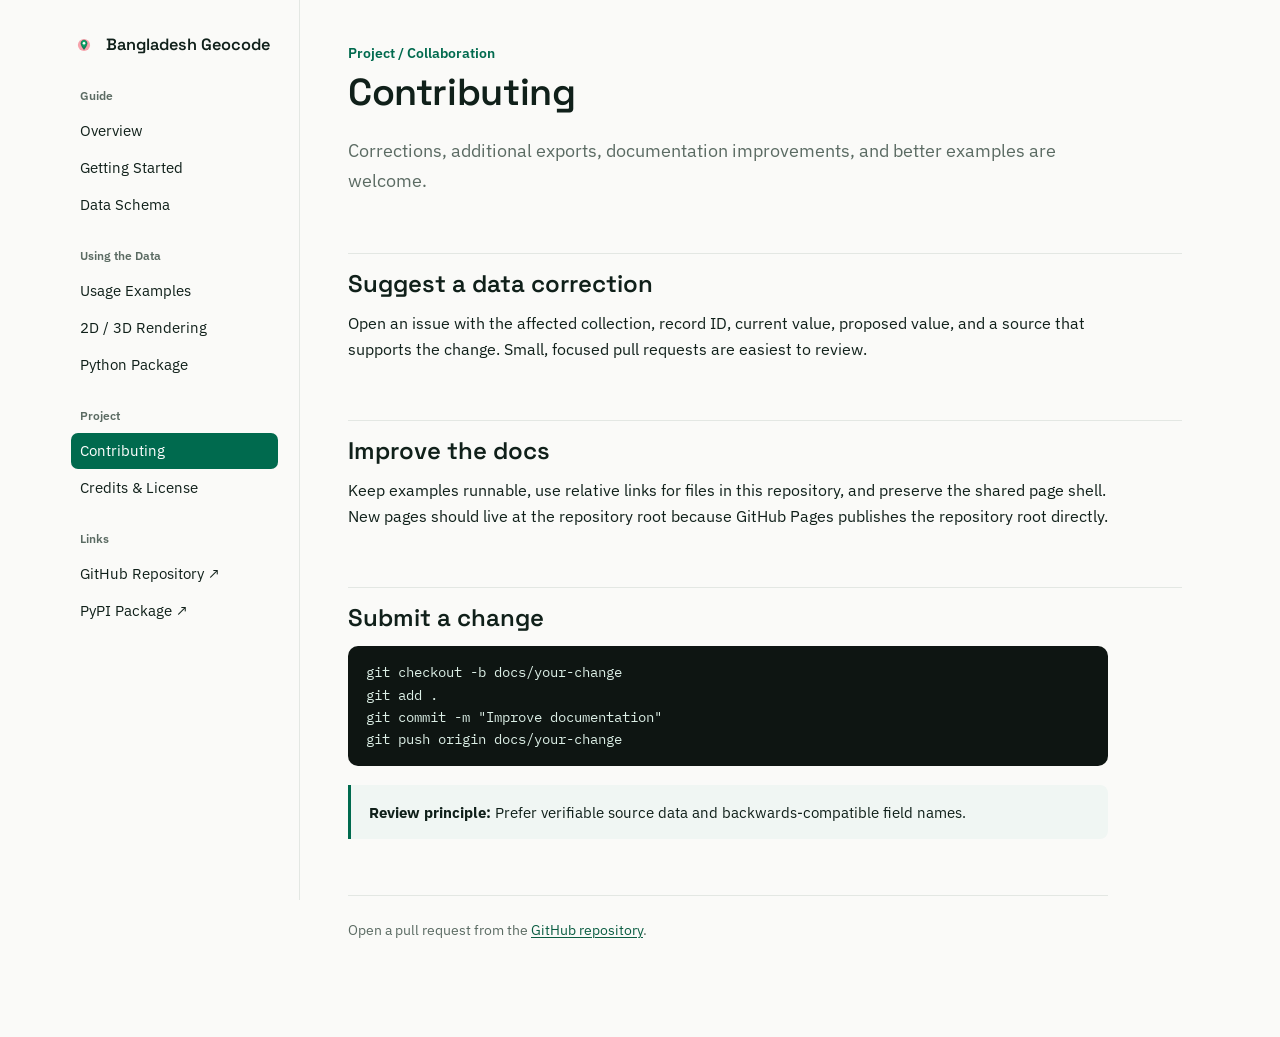
==== contributing.html @ 6cb515bf "Add files via upload" ====
<!doctype html>
<html lang="en"><head><meta charset="utf-8"><meta name="viewport" content="width=device-width, initial-scale=1"><meta name="theme-color" content="#006A4E"><title>Contributing · Bangladesh Geocode</title><link rel="preconnect" href="https://fonts.googleapis.com"><link rel="preconnect" href="https://fonts.gstatic.com" crossorigin><link href="https://fonts.googleapis.com/css2?family=Space+Grotesk:wght@500;600;700&family=IBM+Plex+Sans:wght@400;500;600&family=IBM+Plex+Mono:wght@400;500&display=swap" rel="stylesheet"><link rel="stylesheet" href="assets/style.css"></head>
<body><div class="shell"><aside class="sidebar"><a class="brand" href="index.html"><img src="img/location-pulse.svg" alt="">Bangladesh Geocode</a><nav><div class="group"><div class="group-label">Guide</div><a href="index.html">Overview</a><a href="getting-started.html">Getting Started</a><a href="data-schema.html">Data Schema</a></div><div class="group"><div class="group-label">Using the Data</div><a href="usage-examples.html">Usage Examples</a><a href="geo-rendering.html">2D / 3D Rendering</a><a href="python-package.html">Python Package</a></div><div class="group"><div class="group-label">Project</div><a class="active" href="contributing.html">Contributing</a><a href="credits.html">Credits &amp; License</a></div><div class="group"><div class="group-label">Links</div><a href="https://github.com/bayeziddev/Bangladesh-geocode">GitHub Repository ↗</a><a href="https://pypi.org/project/bangladesh-geo-data/">PyPI Package ↗</a></div></nav></aside><main class="main"><div class="eyebrow">Project / Collaboration</div><h1>Contributing</h1><p class="lede">Corrections, additional exports, documentation improvements, and better examples are welcome.</p><h2>Suggest a data correction</h2><p>Open an issue with the affected collection, record ID, current value, proposed value, and a source that supports the change. Small, focused pull requests are easiest to review.</p><h2>Improve the docs</h2><p>Keep examples runnable, use relative links for files in this repository, and preserve the shared page shell. New pages should live at the repository root because GitHub Pages publishes the repository root directly.</p><h2>Submit a change</h2><pre><code>git checkout -b docs/your-change
git add .
git commit -m "Improve documentation"
git push origin docs/your-change</code></pre><div class="callout"><strong>Review principle:</strong> Prefer verifiable source data and backwards-compatible field names.</div><footer class="page-footer">Open a pull request from the <a href="https://github.com/bayeziddev/Bangladesh-geocode">GitHub repository</a>.</footer></main></div></body></html>
---- assets/style.css ----
/* Bangladesh Geocode — Developer Docs
   Design tokens ---------------------------------------------------- */
:root {
  --green: #006A4E;
  --green-bright: #0F9D58;
  --red: #F42A41;
  --ink: #10201A;
  --bg: #FAFAF8;
  --surface: #FFFFFF;
  --border: #E3E7E3;
  --muted: #5B6B63;
  --link: #0B5D42;
  --code-bg: #0E1512;
  --code-ink: #DCEFE6;
  --radius: 10px;
  --sidebar-w: 250px;
  --content-max: 760px;
}

* { box-sizing: border-box; }

html { scroll-behavior: smooth; }

body {
  margin: 0;
  background: var(--bg);
  color: var(--ink);
  font-family: 'IBM Plex Sans', -apple-system, BlinkMacSystemFont, 'Segoe UI', sans-serif;
  font-size: 16px;
  line-height: 1.65;
  -webkit-font-smoothing: antialiased;
}

h1, h2, h3, h4 {
  font-family: 'Space Grotesk', 'IBM Plex Sans', sans-serif;
  font-weight: 600;
  line-height: 1.22;
  color: var(--ink);
  margin: 0 0 0.5em;
}

h1 { font-size: 2.35rem; letter-spacing: -0.01em; }
h2 { font-size: 1.5rem; margin-top: 2.4em; padding-top: 0.6em; border-top: 1px solid var(--border); }
h3 { font-size: 1.15rem; margin-top: 1.8em; }
p  { margin: 0 0 1.1em; max-width: var(--content-max); }
a  { color: var(--link); text-decoration-thickness: 1px; text-underline-offset: 2px; }
a:hover { color: var(--green-bright); }

code, pre, kbd {
  font-family: 'IBM Plex Mono', ui-monospace, SFMono-Regular, Menlo, monospace;
}

code {
  background: #EEF2EF;
  color: #133D2E;
  padding: 0.14em 0.4em;
  border-radius: 5px;
  font-size: 0.87em;
}

pre {
  background: var(--code-bg);
  color: var(--code-ink);
  padding: 1.1em 1.3em;
  border-radius: var(--radius);
  overflow-x: auto;
  max-width: var(--content-max);
  font-size: 0.87rem;
  line-height: 1.6;
}
pre code { background: none; color: inherit; padding: 0; font-size: 1em; }

table {
  border-collapse: collapse;
  width: 100%;
  max-width: var(--content-max);
  margin: 1.4em 0;
  font-size: 0.93rem;
}
th, td {
  text-align: left;
  padding: 0.6em 0.8em;
  border-bottom: 1px solid var(--border);
}
th { color: var(--muted); font-weight: 600; font-size: 0.82rem; }

/* Layout ------------------------------------------------------------ */
.shell {
  display: flex;
  min-height: 100vh;
  max-width: 1180px;
  margin: 0 auto;
}

.sidebar {
  width: var(--sidebar-w);
  flex-shrink: 0;
  padding: 2rem 1.3rem;
  border-right: 1px solid var(--border);
  position: sticky;
  top: 0;
  height: 100vh;
  overflow-y: auto;
}

.sidebar .brand {
  display: flex;
  align-items: center;
  gap: 0.55rem;
  font-family: 'Space Grotesk', sans-serif;
  font-weight: 600;
  font-size: 1.02rem;
  color: var(--ink);
  text-decoration: none;
  margin-bottom: 1.7rem;
}
.sidebar .brand img { width: 26px; height: 26px; }

.sidebar nav .group { margin-bottom: 1.4rem; }
.sidebar nav .group-label {
  font-size: 0.72rem;
  color: var(--muted);
  font-weight: 600;
  margin-bottom: 0.5rem;
  padding-left: 0.6rem;
}
.sidebar nav a {
  display: block;
  padding: 0.4rem 0.6rem;
  border-radius: 7px;
  color: var(--ink);
  text-decoration: none;
  font-size: 0.91rem;
}
.sidebar nav a:hover { background: #EEF2EF; }
.sidebar nav a.active { background: var(--green); color: #fff; }

.main {
  flex: 1;
  min-width: 0;
  padding: 2.6rem 3rem 6rem;
}

.eyebrow {
  color: var(--green);
  font-weight: 600;
  font-size: 0.85rem;
  margin-bottom: 0.4rem;
}

.lede {
  font-size: 1.15rem;
  color: var(--muted);
  max-width: var(--content-max);
}

/* Components ---------------------------------------------------------- */
.stat-row {
  display: grid;
  grid-template-columns: repeat(4, 1fr);
  gap: 1px;
  background: var(--border);
  border: 1px solid var(--border);
  border-radius: var(--radius);
  overflow: hidden;
  max-width: var(--content-max);
  margin: 1.6rem 0 2rem;
}
.stat-row .stat { background: var(--surface); padding: 1.1rem 1rem; }
.stat .num { font-family: 'Space Grotesk', sans-serif; font-size: 1.7rem; font-weight: 600; color: var(--green); display: block; }
.stat .label { font-size: 0.8rem; color: var(--muted); }

.callout {
  border-left: 3px solid var(--green);
  background: #F0F6F3;
  padding: 0.9rem 1.1rem;
  border-radius: 0 8px 8px 0;
  max-width: var(--content-max);
  margin: 1.3em 0;
  font-size: 0.95rem;
}
.callout.warn { border-color: var(--red); background: #FDF1F1; }

.grid-links {
  display: grid;
  grid-template-columns: repeat(2, 1fr);
  gap: 0.9rem;
  max-width: var(--content-max);
  margin: 1.5rem 0;
}
.grid-links a {
  display: block;
  border: 1px solid var(--border);
  border-radius: var(--radius);
  padding: 0.9rem 1rem;
  text-decoration: none;
  color: var(--ink);
}
.grid-links a:hover { border-color: var(--green); }
.grid-links .t { font-family: 'Space Grotesk', sans-serif; font-weight: 600; display: block; margin-bottom: 0.2rem; }
.grid-links .d { font-size: 0.85rem; color: var(--muted); }

#map {
  height: 420px;
  max-width: var(--content-max);
  border-radius: var(--radius);
  border: 1px solid var(--border);
  margin: 1.4rem 0;
}

.badge-row img { margin: 0 0.25rem 0.4rem 0; }

footer.page-footer {
  max-width: var(--content-max);
  margin-top: 3.5rem;
  padding-top: 1.4rem;
  border-top: 1px solid var(--border);
  color: var(--muted);
  font-size: 0.85rem;
}

@media (max-width: 860px) {
  .shell { flex-direction: column; }
  .sidebar { width: 100%; height: auto; position: relative; border-right: none; border-bottom: 1px solid var(--border); }
  .main { padding: 1.8rem 1.3rem 4rem; }
  .stat-row, .grid-links { grid-template-columns: repeat(2, 1fr); }
}

@media (prefers-reduced-motion: reduce) {
  html { scroll-behavior: auto; }
}
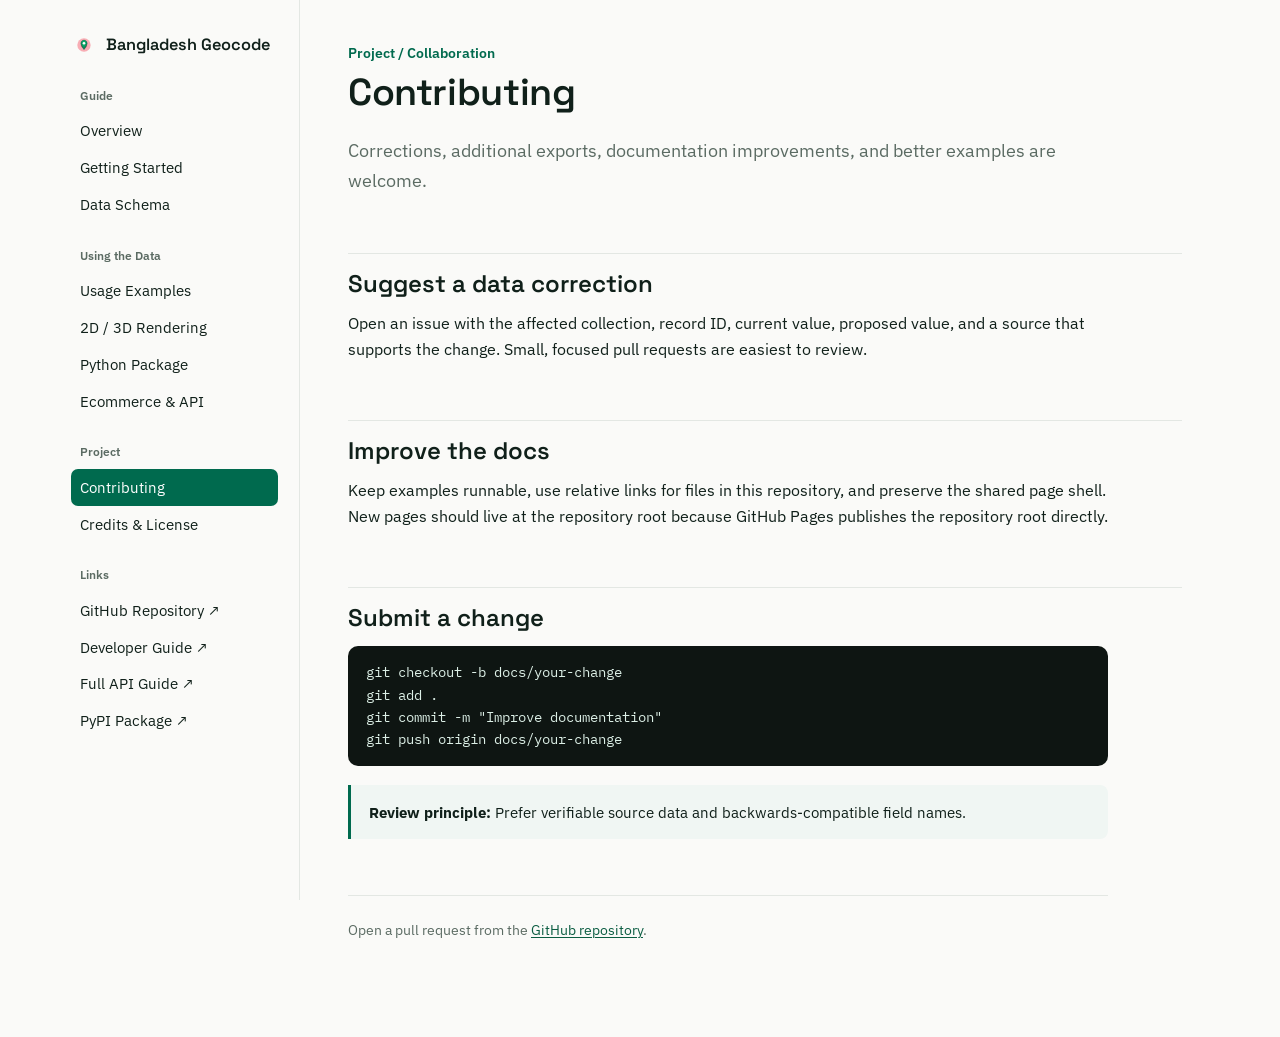
==== commit d41f1d7d: "Add ecommerce guide to live documentation navigation" ====
--- a/contributing.html
+++ b/contributing.html
@@ -1,6 +1,6 @@
 <!doctype html>
 <html lang="en"><head><meta charset="utf-8"><meta name="viewport" content="width=device-width, initial-scale=1"><meta name="theme-color" content="#006A4E"><title>Contributing · Bangladesh Geocode</title><link rel="preconnect" href="https://fonts.googleapis.com"><link rel="preconnect" href="https://fonts.gstatic.com" crossorigin><link href="https://fonts.googleapis.com/css2?family=Space+Grotesk:wght@500;600;700&family=IBM+Plex+Sans:wght@400;500;600&family=IBM+Plex+Mono:wght@400;500&display=swap" rel="stylesheet"><link rel="stylesheet" href="assets/style.css"></head>
-<body><div class="shell"><aside class="sidebar"><a class="brand" href="index.html"><img src="img/location-pulse.svg" alt="">Bangladesh Geocode</a><nav><div class="group"><div class="group-label">Guide</div><a href="index.html">Overview</a><a href="getting-started.html">Getting Started</a><a href="data-schema.html">Data Schema</a></div><div class="group"><div class="group-label">Using the Data</div><a href="usage-examples.html">Usage Examples</a><a href="geo-rendering.html">2D / 3D Rendering</a><a href="python-package.html">Python Package</a></div><div class="group"><div class="group-label">Project</div><a class="active" href="contributing.html">Contributing</a><a href="credits.html">Credits &amp; License</a></div><div class="group"><div class="group-label">Links</div><a href="https://github.com/bayeziddev/Bangladesh-geocode">GitHub Repository ↗</a><a href="https://pypi.org/project/bangladesh-geo-data/">PyPI Package ↗</a></div></nav></aside><main class="main"><div class="eyebrow">Project / Collaboration</div><h1>Contributing</h1><p class="lede">Corrections, additional exports, documentation improvements, and better examples are welcome.</p><h2>Suggest a data correction</h2><p>Open an issue with the affected collection, record ID, current value, proposed value, and a source that supports the change. Small, focused pull requests are easiest to review.</p><h2>Improve the docs</h2><p>Keep examples runnable, use relative links for files in this repository, and preserve the shared page shell. New pages should live at the repository root because GitHub Pages publishes the repository root directly.</p><h2>Submit a change</h2><pre><code>git checkout -b docs/your-change
+<body><div class="shell"><aside class="sidebar"><a class="brand" href="index.html"><img src="img/location-pulse.svg" alt="">Bangladesh Geocode</a><nav><div class="group"><div class="group-label">Guide</div><a href="index.html">Overview</a><a href="getting-started.html">Getting Started</a><a href="data-schema.html">Data Schema</a></div><div class="group"><div class="group-label">Using the Data</div><a href="usage-examples.html">Usage Examples</a><a href="geo-rendering.html">2D / 3D Rendering</a><a href="python-package.html">Python Package</a><a href="ecommerce-api.html">Ecommerce &amp; API</a></div><div class="group"><div class="group-label">Project</div><a class="active" href="contributing.html">Contributing</a><a href="credits.html">Credits &amp; License</a></div><div class="group"><div class="group-label">Links</div><a href="https://github.com/bayeziddev/Bangladesh-geocode">GitHub Repository ↗</a><a href="https://github.com/bayeziddev/Bangladesh-geocode/blob/main/DEVELOPER_GUIDE.md">Developer Guide ↗</a><a href="https://github.com/bayeziddev/Bangladesh-geocode/blob/main/ECOMMERCE_API_GUIDE.md">Full API Guide ↗</a><a href="https://pypi.org/project/bangladesh-geo-data/">PyPI Package ↗</a></div></nav></aside><main class="main"><div class="eyebrow">Project / Collaboration</div><h1>Contributing</h1><p class="lede">Corrections, additional exports, documentation improvements, and better examples are welcome.</p><h2>Suggest a data correction</h2><p>Open an issue with the affected collection, record ID, current value, proposed value, and a source that supports the change. Small, focused pull requests are easiest to review.</p><h2>Improve the docs</h2><p>Keep examples runnable, use relative links for files in this repository, and preserve the shared page shell. New pages should live at the repository root because GitHub Pages publishes the repository root directly.</p><h2>Submit a change</h2><pre><code>git checkout -b docs/your-change
 git add .
 git commit -m "Improve documentation"
 git push origin docs/your-change</code></pre><div class="callout"><strong>Review principle:</strong> Prefer verifiable source data and backwards-compatible field names.</div><footer class="page-footer">Open a pull request from the <a href="https://github.com/bayeziddev/Bangladesh-geocode">GitHub repository</a>.</footer></main></div></body></html>
